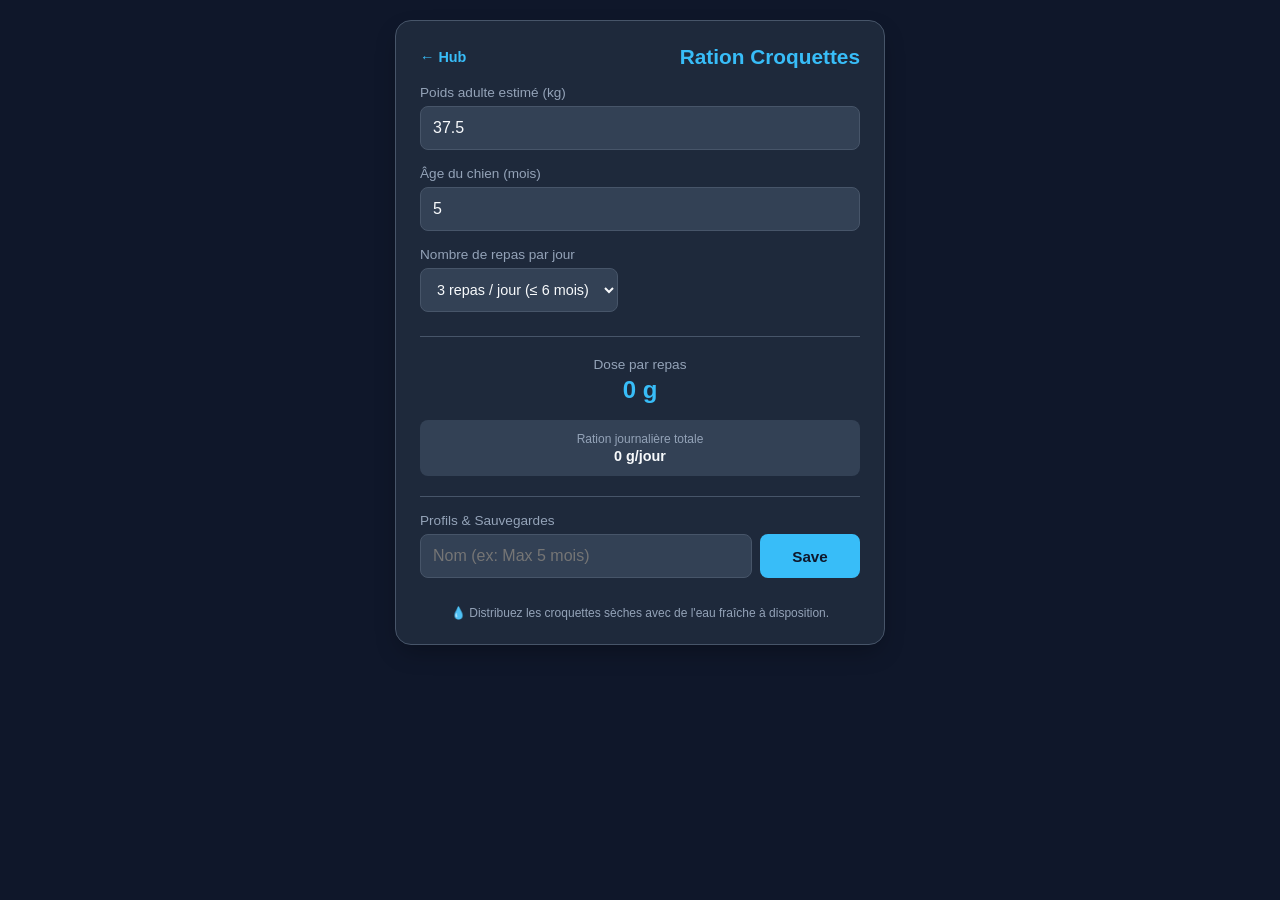
==== dog_food_calculator.html @ 3c08ef13 "Create dog_food_calculator.html" ====
<!DOCTYPE html>
<html lang="fr">
<head>
    <meta charset="UTF-8">
    <meta name="viewport" content="width=device-width, initial-scale=1.0">
    <title>Calculateur Ration Chien</title>
    <link rel="stylesheet" href="style.css?v=9">
</head>
<body>

<div class="container">
    <div class="header-row">
        <a href="index.html" class="back-btn">← Hub</a>
        <h2>Ration Croquettes</h2>
    </div>

    <div class="input-group">
        <label for="adultWeight">Poids adulte estimé (kg)</label>
        <div class="input-row">
            <input type="number" id="adultWeight" value="37.5" min="1" max="90" step="0.5">
        </div>
    </div>

    <div class="input-group">
        <label for="age">Âge du chien (mois)</label>
        <div class="input-row">
            <input type="number" id="age" value="5" min="1.5" max="24" step="0.5">
        </div>
    </div>

    <div class="input-group">
        <label for="meals">Nombre de repas par jour</label>
        <div class="input-row">
            <select id="meals">
                <option value="1">1 repas / jour</option>
                <option value="2">2 repas / jour</option>
                <option value="3" selected>3 repas / jour (≤ 6 mois)</option>
                <option value="4">4 repas / jour</option>
            </select>
        </div>
    </div>

    <div class="results">
        <div class="result-main">
            <div class="label">Dose par repas</div>
            <div class="value" id="perMeal">0 g</div>
        </div>

        <div class="result-grid">
            <div class="result-sub-item" style="grid-column: span 2;">
                <div class="sub-label">Ration journalière totale</div>
                <div class="sub-val" id="dailyTotal">0 g/jour</div>
            </div>
        </div>
    </div>

    <div class="save-section">
        <label>Profils & Sauvegardes</label>
        <div class="input-row">
            <input type="text" id="presetName" placeholder="Nom (ex: Max 5 mois)">
            <button class="btn" id="saveBtn" style="width: 100px;">Save</button>
        </div>
        <div class="saved-list" id="savedList"></div>
    </div>

    <div class="hint">
        💧 Distribuez les croquettes sèches avec de l'eau fraîche à disposition.
    </div>
</div>

<script src="calculator.js?v=9"></script>
</body>
</html>
---- style.css ----
:root {
    --bg-color: #0f172a;
    --card-bg: #1e293b;
    --accent: #38bdf8;
    --gold: #f59e0b;
    --danger: #ef4444;
    --text-main: #f8fafc;
    --text-muted: #94a3b8;
    --input-bg: #334155;
    --border: #475569;
}

body {
    font-family: -apple-system, BlinkMacSystemFont, "Segoe UI", Roboto, Helvetica, Arial, sans-serif;
    background-color: var(--bg-color);
    color: var(--text-main);
    margin: 0;
    padding: 20px;
    display: flex;
    justify-content: center;
    align-items: flex-start;
    min-height: 100vh;
    box-sizing: border-box;
}

.container {
    background-color: var(--card-bg);
    border-radius: 16px;
    padding: 24px;
    width: 100%;
    max-width: 440px;
    box-shadow: 0 10px 25px -5px rgba(0, 0, 0, 0.3);
    border: 1px solid var(--border);
}

.header-row {
    display: flex;
    justify-content: space-between;
    align-items: center;
    margin-bottom: 16px;
}

.back-btn {
    color: var(--accent);
    text-decoration: none;
    font-size: 0.9rem;
    font-weight: 600;
}

h2 {
    margin: 0 0 16px 0;
    font-size: 1.3rem;
    color: var(--accent);
    text-align: center;
}

.header-row h2 {
    margin: 0;
}

/* Peak Record Banner */
.best-banner {
    background-color: rgba(245, 158, 11, 0.1);
    border: 1px solid var(--gold);
    border-radius: 12px;
    padding: 12px 14px;
    margin-bottom: 18px;
    display: flex;
    flex-direction: column;
    gap: 10px;
}

.best-banner-header {
    display: flex;
    justify-content: space-between;
    align-items: center;
}

.best-banner-label {
    font-size: 0.72rem;
    color: var(--gold);
    text-transform: uppercase;
    font-weight: 700;
    letter-spacing: 0.5px;
}

.best-banner-value {
    font-size: 1.05rem;
    font-weight: 700;
    color: var(--text-main);
}

.best-banner-actions {
    display: flex;
    gap: 8px;
}

.btn-record {
    flex: 1;
    font-size: 0.78rem;
    padding: 8px 10px;
    border-radius: 6px;
    font-weight: 600;
    cursor: pointer;
    border: none;
    text-align: center;
}

.btn-save-record {
    background: var(--gold);
    color: #1e1b4b;
}

.btn-load-record {
    background: var(--input-bg);
    color: var(--text-main);
    border: 1px solid var(--border);
}

.btn-save-record:active, .btn-load-record:active {
    opacity: 0.8;
}

.input-group {
    margin-bottom: 16px;
}

label {
    display: block;
    font-size: 0.85rem;
    color: var(--text-muted);
    margin-bottom: 6px;
    font-weight: 500;
}

.input-row {
    display: flex;
    gap: 8px;
}

input, select {
    padding: 12px;
    background-color: var(--input-bg);
    border: 1px solid var(--border);
    border-radius: 8px;
    color: var(--text-main);
    font-size: 1rem;
    box-sizing: border-box;
    outline: none;
    transition: border-color 0.2s;
}

input {
    flex: 1;
    min-width: 0;
}

select {
    font-size: 0.9rem;
    cursor: pointer;
}

input:focus, select:focus {
    border-color: var(--accent);
}

.btn {
    background-color: var(--accent);
    color: var(--bg-color);
    border: none;
    padding: 12px;
    border-radius: 8px;
    font-weight: 600;
    cursor: pointer;
    width: 100%;
    font-size: 0.95rem;
    transition: opacity 0.2s;
}

.btn:active {
    opacity: 0.8;
}

.btn-danger {
    background-color: var(--danger);
    color: white;
    padding: 8px 12px;
    width: auto;
    font-size: 0.8rem;
}

.btn-load {
    background-color: var(--input-bg);
    color: var(--text-main);
    border: 1px solid var(--border);
    padding: 8px 12px;
    font-size: 0.85rem;
    flex: 1;
    text-align: left;
}

/* Page Listing / Hub */
.pages-list {
    display: flex;
    flex-direction: column;
    gap: 12px;
}

.page-card {
    background-color: var(--input-bg);
    border: 1px solid var(--border);
    border-radius: 12px;
    padding: 14px;
    display: flex;
    justify-content: space-between;
    align-items: center;
    text-decoration: none;
    color: var(--text-main);
    transition: border-color 0.2s;
}

.page-card:hover {
    border-color: var(--accent);
}

.page-info {
    display: flex;
    flex-direction: column;
}

.page-title {
    font-weight: 600;
    font-size: 1rem;
    color: var(--accent);
}

.page-desc {
    font-size: 0.8rem;
    color: var(--text-muted);
    margin-top: 2px;
}

.page-stat {
    font-size: 0.75rem;
    color: var(--gold);
    margin-top: 4px;
    font-weight: 600;
}

/* Calculator Specifics */
.results {
    margin-top: 24px;
    padding-top: 20px;
    border-top: 1px solid var(--border);
}

.result-main {
    text-align: center;
    margin-bottom: 16px;
}

.result-main .label {
    font-size: 0.85rem;
    color: var(--text-muted);
    margin-bottom: 4px;
}

.result-main .value {
    font-size: 1.5rem;
    font-weight: 700;
    color: var(--accent);
    word-break: break-word;
}

.result-grid {
    display: grid;
    grid-template-columns: 1fr 1fr;
    gap: 8px;
    background-color: var(--input-bg);
    padding: 12px;
    border-radius: 8px;
    font-size: 0.9rem;
}

.result-sub-item {
    text-align: center;
    word-break: break-word;
}

.result-sub-item .sub-label {
    color: var(--text-muted);
    font-size: 0.75rem;
    margin-bottom: 2px;
}

.result-sub-item .sub-val {
    font-weight: 600;
}

.save-section {
    margin-top: 20px;
    padding-top: 16px;
    border-top: 1px solid var(--border);
}

.saved-list {
    margin-top: 12px;
    display: flex;
    flex-direction: column;
    gap: 8px;
}

.saved-item {
    display: flex;
    gap: 6px;
    align-items: center;
}

.hint {
    font-size: 0.75rem;
    color: var(--text-muted);
    text-align: center;
    margin-top: 16px;
}
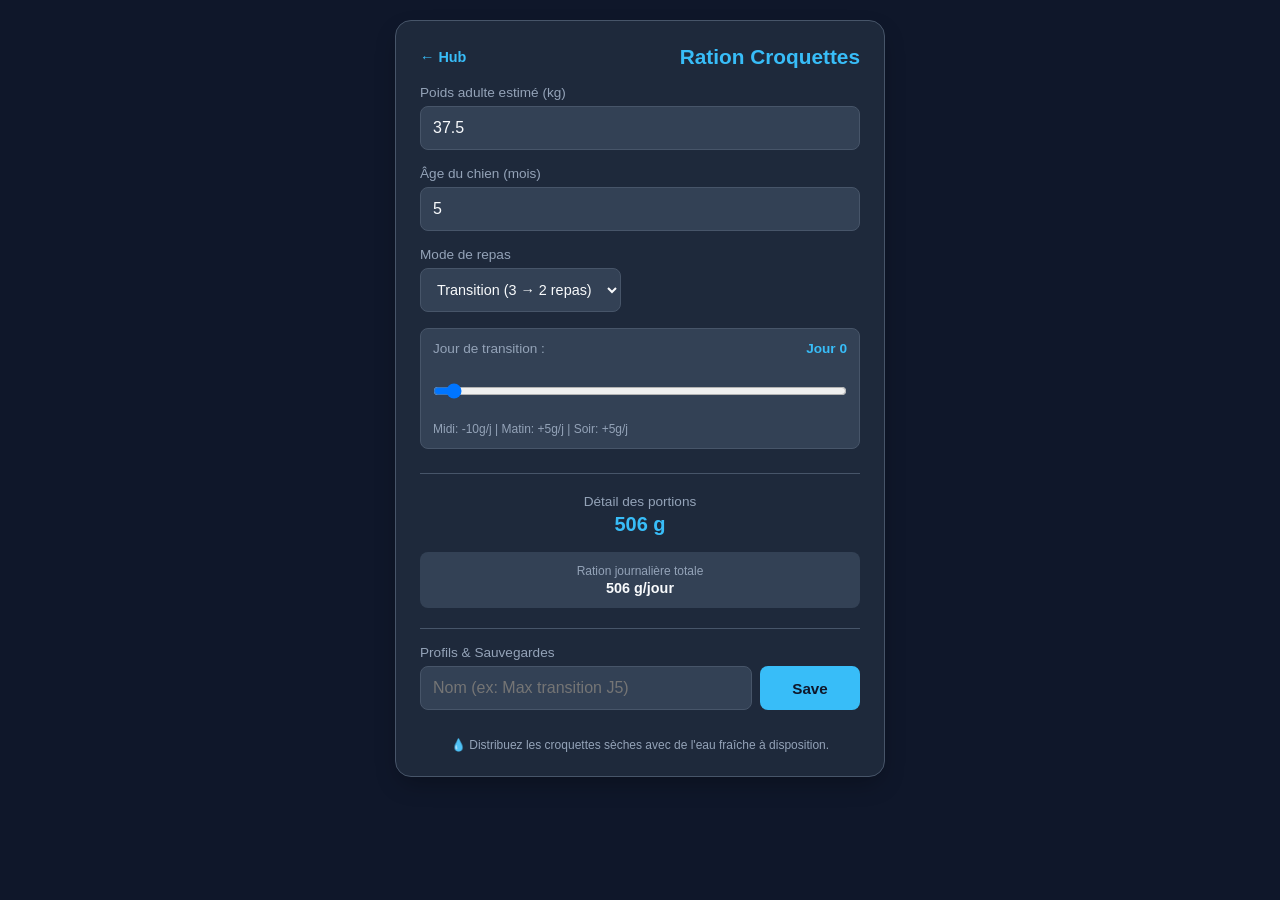
==== commit c76248c4: "Update dog_food_calculator.html" ====
--- a/dog_food_calculator.html
+++ b/dog_food_calculator.html
@@ -4,7 +4,7 @@
     <meta charset="UTF-8">
     <meta name="viewport" content="width=device-width, initial-scale=1.0">
     <title>Calculateur Ration Chien</title>
-    <link rel="stylesheet" href="style.css?v=9">
+    <link rel="stylesheet" href="style.css?v=11">
 </head>
 <body>
 
@@ -29,21 +29,34 @@
     </div>
 
     <div class="input-group">
-        <label for="meals">Nombre de repas par jour</label>
+        <label for="meals">Mode de repas</label>
         <div class="input-row">
             <select id="meals">
                 <option value="1">1 repas / jour</option>
                 <option value="2">2 repas / jour</option>
-                <option value="3" selected>3 repas / jour (≤ 6 mois)</option>
+                <option value="3">3 repas / jour</option>
                 <option value="4">4 repas / jour</option>
+                <option value="transition" selected>Transition (3 → 2 repas)</option>
             </select>
         </div>
     </div>
 
+    <!-- Transition Slider -->
+    <div id="transitionGroup" class="input-group" style="background: var(--input-bg); padding: 12px; border-radius: 8px; border: 1px solid var(--border);">
+        <label for="transitionDay" style="display:flex; justify-content:space-between;">
+            <span>Jour de transition :</span>
+            <strong id="transitionDayLabel" style="color:var(--accent);">Jour 0</strong>
+        </label>
+        <input type="range" id="transitionDay" min="0" max="17" value="0" style="width: 100%; margin: 8px 0;">
+        <span class="hint" style="margin-top: 2px; text-align: left; display: block;">
+            Midi: -10g/j | Matin: +5g/j | Soir: +5g/j
+        </span>
+    </div>
+
     <div class="results">
         <div class="result-main">
-            <div class="label">Dose par repas</div>
-            <div class="value" id="perMeal">0 g</div>
+            <div class="label" id="mainResultLabel">Détail des portions</div>
+            <div class="value" id="perMeal" style="font-size: 1.25rem;">-</div>
         </div>
 
         <div class="result-grid">
@@ -57,7 +70,7 @@
     <div class="save-section">
         <label>Profils & Sauvegardes</label>
         <div class="input-row">
-            <input type="text" id="presetName" placeholder="Nom (ex: Max 5 mois)">
+            <input type="text" id="presetName" placeholder="Nom (ex: Max transition J5)">
             <button class="btn" id="saveBtn" style="width: 100px;">Save</button>
         </div>
         <div class="saved-list" id="savedList"></div>
@@ -68,6 +81,6 @@
     </div>
 </div>
 
-<script src="calculator.js?v=9"></script>
+<script src="calculator.js?v=11"></script>
 </body>
 </html>
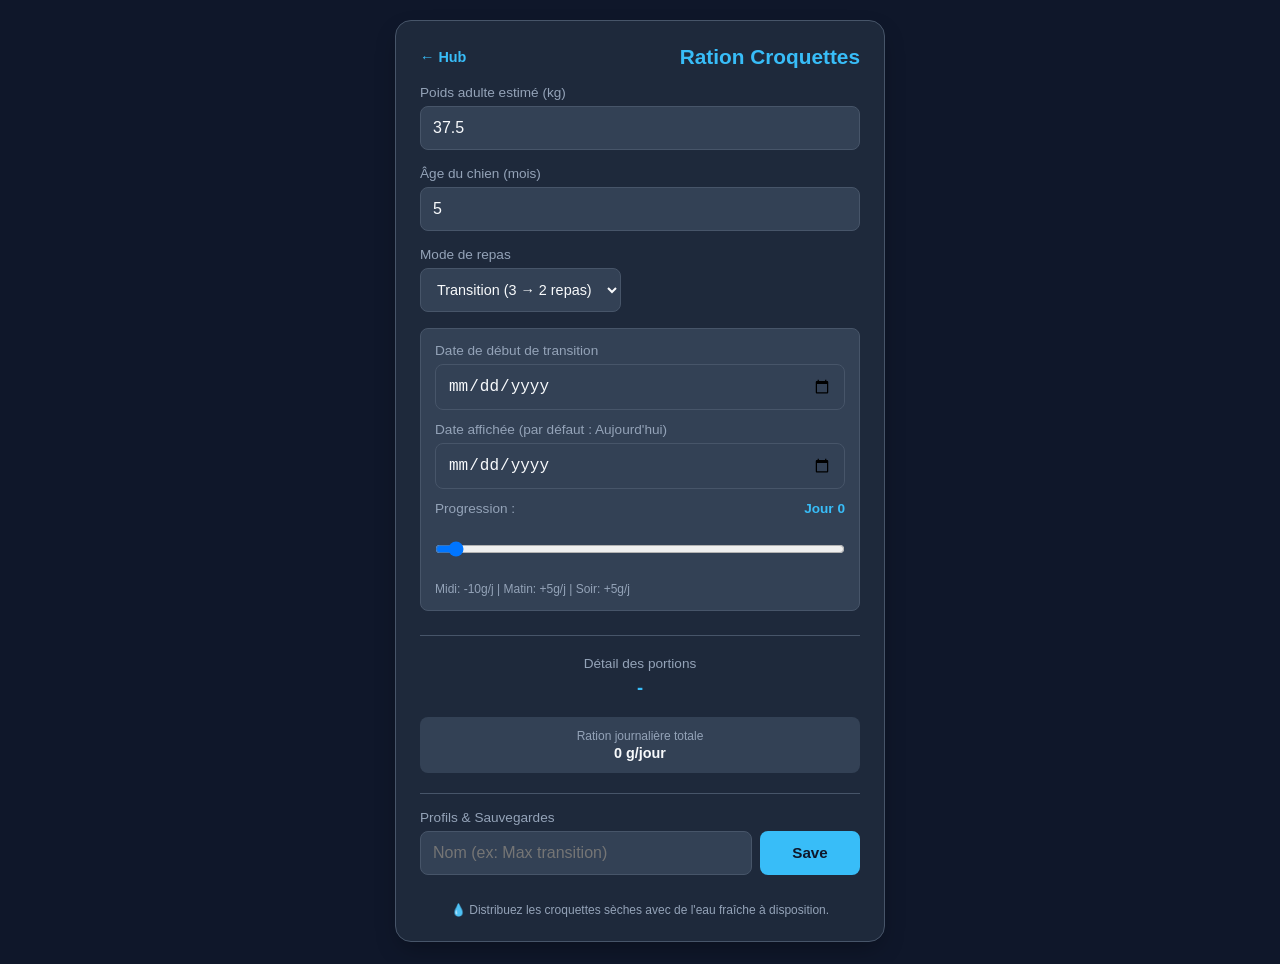
==== commit b388a5cc: "Update dog_food_calculator.html" ====
--- a/dog_food_calculator.html
+++ b/dog_food_calculator.html
@@ -4,7 +4,7 @@
     <meta charset="UTF-8">
     <meta name="viewport" content="width=device-width, initial-scale=1.0">
     <title>Calculateur Ration Chien</title>
-    <link rel="stylesheet" href="style.css?v=11">
+    <link rel="stylesheet" href="style.css?v=12">
 </head>
 <body>
 
@@ -41,14 +41,24 @@
         </div>
     </div>
 
-    <!-- Transition Slider -->
-    <div id="transitionGroup" class="input-group" style="background: var(--input-bg); padding: 12px; border-radius: 8px; border: 1px solid var(--border);">
-        <label for="transitionDay" style="display:flex; justify-content:space-between;">
-            <span>Jour de transition :</span>
+    <div id="transitionGroup" class="input-group" style="background: var(--input-bg); padding: 14px; border-radius: 8px; border: 1px solid var(--border);">
+        <label for="startDate">Date de début de transition</label>
+        <div class="input-row" style="margin-bottom: 12px;">
+            <input type="date" id="startDate" style="width: 100%;">
+        </div>
+
+        <label for="targetDate">Date affichée (par défaut : Aujourd'hui)</label>
+        <div class="input-row" style="margin-bottom: 12px;">
+            <input type="date" id="targetDate" style="width: 100%;">
+        </div>
+
+        <label for="transitionDay" style="display:flex; justify-content:space-between; margin-bottom: 4px;">
+            <span>Progression :</span>
             <strong id="transitionDayLabel" style="color:var(--accent);">Jour 0</strong>
         </label>
         <input type="range" id="transitionDay" min="0" max="17" value="0" style="width: 100%; margin: 8px 0;">
-        <span class="hint" style="margin-top: 2px; text-align: left; display: block;">
+
+        <span class="hint" style="margin-top: 4px; text-align: left; display: block;">
             Midi: -10g/j | Matin: +5g/j | Soir: +5g/j
         </span>
     </div>
@@ -56,7 +66,7 @@
     <div class="results">
         <div class="result-main">
             <div class="label" id="mainResultLabel">Détail des portions</div>
-            <div class="value" id="perMeal" style="font-size: 1.25rem;">-</div>
+            <div class="value" id="perMeal" style="font-size: 1.15rem; line-height: 1.4;">-</div>
         </div>
 
         <div class="result-grid">
@@ -70,7 +80,7 @@
     <div class="save-section">
         <label>Profils & Sauvegardes</label>
         <div class="input-row">
-            <input type="text" id="presetName" placeholder="Nom (ex: Max transition J5)">
+            <input type="text" id="presetName" placeholder="Nom (ex: Max transition)">
             <button class="btn" id="saveBtn" style="width: 100px;">Save</button>
         </div>
         <div class="saved-list" id="savedList"></div>
@@ -81,6 +91,6 @@
     </div>
 </div>
 
-<script src="calculator.js?v=11"></script>
+<script src="calculator.js?v=12"></script>
 </body>
 </html>
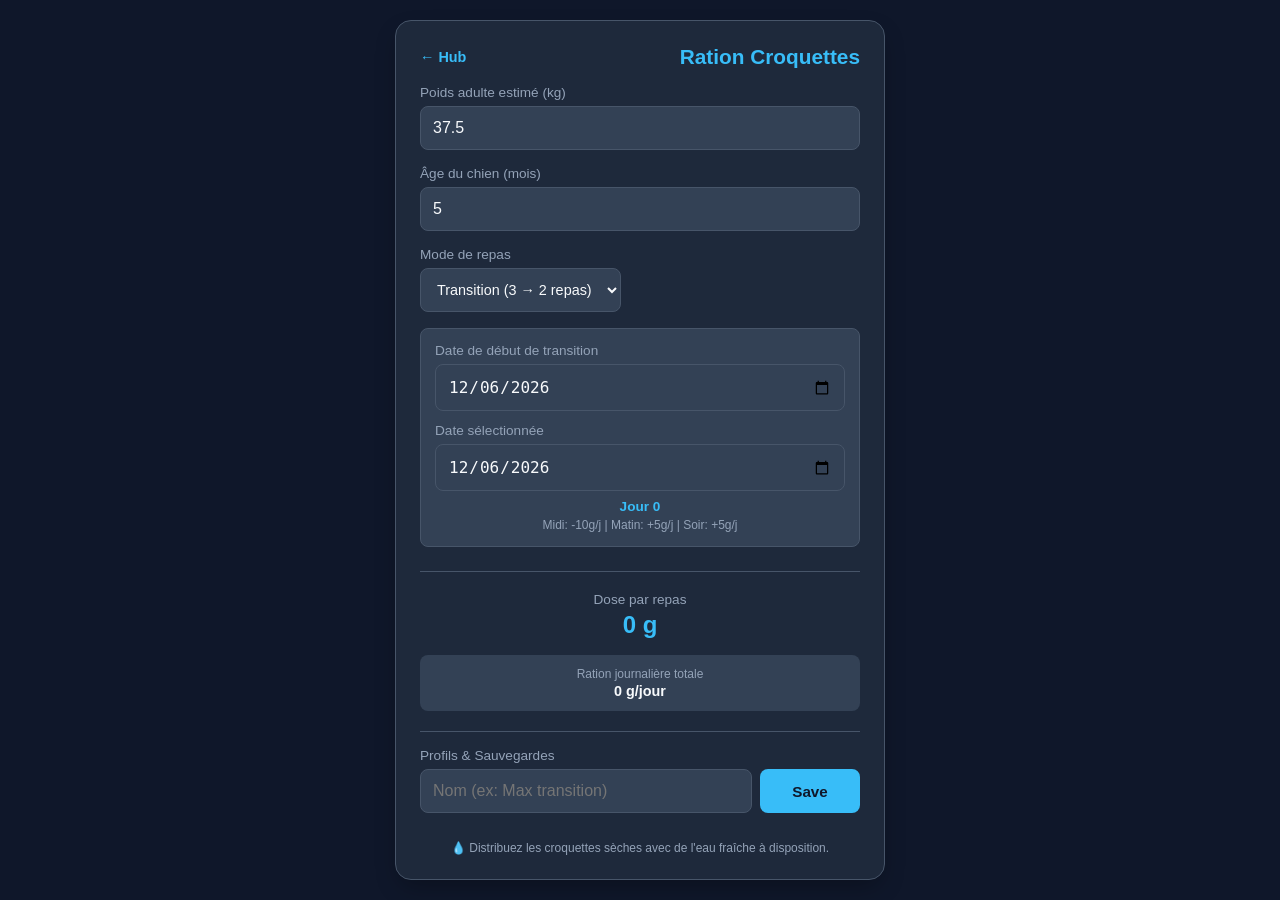
==== commit d41aabcf: "Update dog_food_calculator.html" ====
--- a/dog_food_calculator.html
+++ b/dog_food_calculator.html
@@ -4,7 +4,7 @@
     <meta charset="UTF-8">
     <meta name="viewport" content="width=device-width, initial-scale=1.0">
     <title>Calculateur Ration Chien</title>
-    <link rel="stylesheet" href="style.css?v=12">
+    <link rel="stylesheet" href="style.css?v=13">
 </head>
 <body>
 
@@ -41,32 +41,47 @@
         </div>
     </div>
 
+    <!-- Transition Date Fields -->
     <div id="transitionGroup" class="input-group" style="background: var(--input-bg); padding: 14px; border-radius: 8px; border: 1px solid var(--border);">
         <label for="startDate">Date de début de transition</label>
         <div class="input-row" style="margin-bottom: 12px;">
             <input type="date" id="startDate" style="width: 100%;">
         </div>
 
-        <label for="targetDate">Date affichée (par défaut : Aujourd'hui)</label>
-        <div class="input-row" style="margin-bottom: 12px;">
+        <label for="targetDate">Date sélectionnée</label>
+        <div class="input-row" style="margin-bottom: 8px;">
             <input type="date" id="targetDate" style="width: 100%;">
         </div>
 
-        <label for="transitionDay" style="display:flex; justify-content:space-between; margin-bottom: 4px;">
-            <span>Progression :</span>
-            <strong id="transitionDayLabel" style="color:var(--accent);">Jour 0</strong>
-        </label>
-        <input type="range" id="transitionDay" min="0" max="17" value="0" style="width: 100%; margin: 8px 0;">
-
-        <span class="hint" style="margin-top: 4px; text-align: left; display: block;">
+        <div id="transitionStatus" style="font-size: 0.85rem; font-weight: 600; color: var(--accent); text-align: center; margin-top: 6px;">
+            Jour 0
+        </div>
+        <span class="hint" style="margin-top: 4px; text-align: center; display: block;">
             Midi: -10g/j | Matin: +5g/j | Soir: +5g/j
         </span>
     </div>
 
     <div class="results">
-        <div class="result-main">
-            <div class="label" id="mainResultLabel">Détail des portions</div>
-            <div class="value" id="perMeal" style="font-size: 1.15rem; line-height: 1.4;">-</div>
+        <!-- Standard mode display -->
+        <div class="result-main" id="standardResultBox">
+            <div class="label">Dose par repas</div>
+            <div class="value" id="perMeal">0 g</div>
+        </div>
+
+        <!-- Transition mode 3-meal grid -->
+        <div id="transitionResultGrid" class="result-grid" style="grid-template-columns: 1fr 1fr 1fr; margin-bottom: 12px; display: none;">
+            <div class="result-sub-item">
+                <div class="sub-label">Matin</div>
+                <div class="sub-val" id="morningVal" style="color: var(--accent);">0 g</div>
+            </div>
+            <div class="result-sub-item">
+                <div class="sub-label">Midi</div>
+                <div class="sub-val" id="lunchVal" style="color: var(--gold);">0 g</div>
+            </div>
+            <div class="result-sub-item">
+                <div class="sub-label">Soir</div>
+                <div class="sub-val" id="eveningVal" style="color: var(--accent);">0 g</div>
+            </div>
         </div>
 
         <div class="result-grid">
@@ -91,6 +106,6 @@
     </div>
 </div>
 
-<script src="calculator.js?v=12"></script>
+<script src="calculator.js?v=13"></script>
 </body>
 </html>
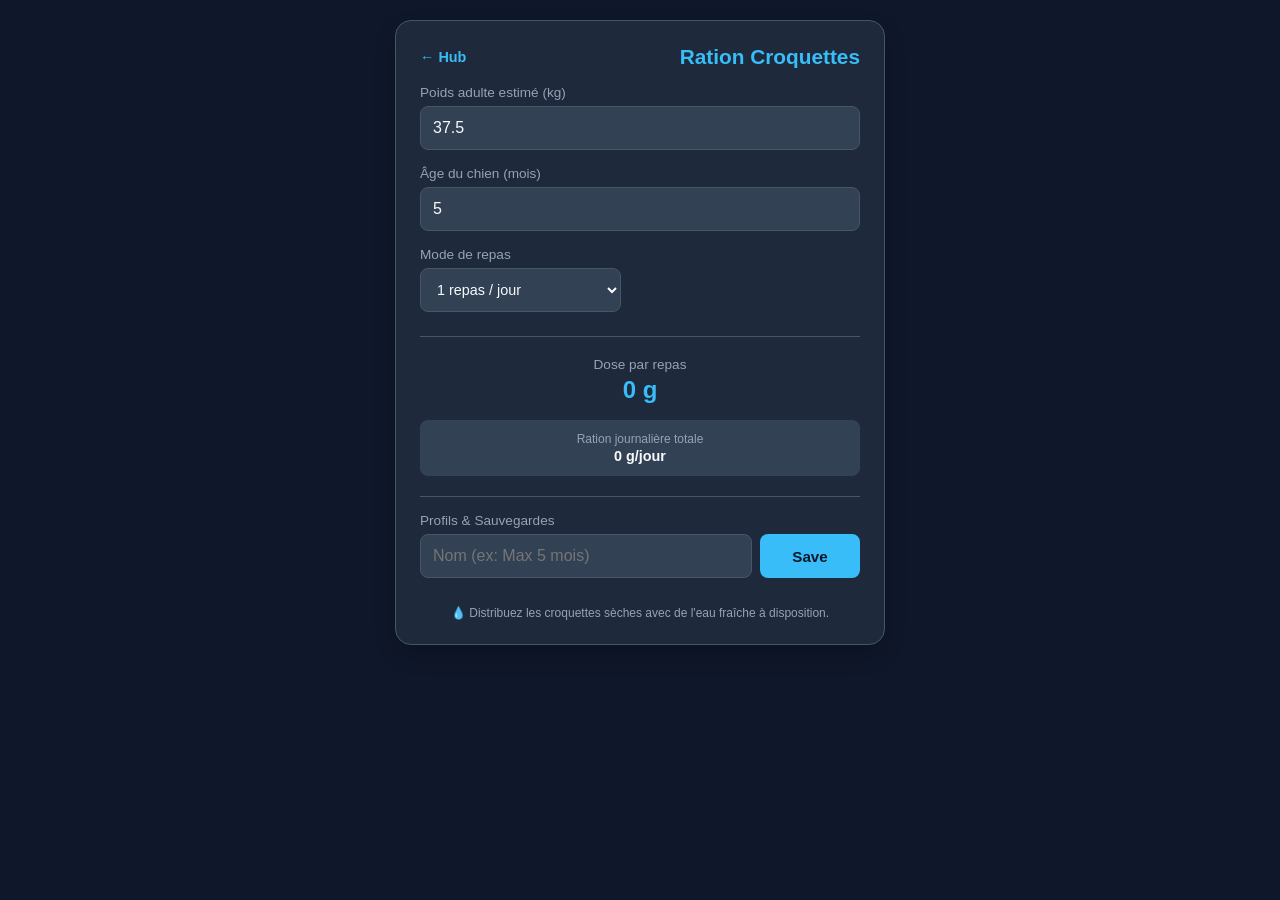
==== commit 37c722be: "Update dog_food_calculator.html" ====
--- a/dog_food_calculator.html
+++ b/dog_food_calculator.html
@@ -4,7 +4,7 @@
     <meta charset="UTF-8">
     <meta name="viewport" content="width=device-width, initial-scale=1.0">
     <title>Calculateur Ration Chien</title>
-    <link rel="stylesheet" href="style.css?v=13">
+    <link rel="stylesheet" href="style.css?v=14">
 </head>
 <body>
 
@@ -36,13 +36,13 @@
                 <option value="2">2 repas / jour</option>
                 <option value="3">3 repas / jour</option>
                 <option value="4">4 repas / jour</option>
-                <option value="transition" selected>Transition (3 → 2 repas)</option>
+                <option value="transition">Transition (3 → 2 repas)</option>
             </select>
         </div>
     </div>
 
     <!-- Transition Date Fields -->
-    <div id="transitionGroup" class="input-group" style="background: var(--input-bg); padding: 14px; border-radius: 8px; border: 1px solid var(--border);">
+    <div id="transitionGroup" class="input-group" style="background: var(--input-bg); padding: 14px; border-radius: 8px; border: 1px solid var(--border); display: none;">
         <label for="startDate">Date de début de transition</label>
         <div class="input-row" style="margin-bottom: 12px;">
             <input type="date" id="startDate" style="width: 100%;">
@@ -95,7 +95,7 @@
     <div class="save-section">
         <label>Profils & Sauvegardes</label>
         <div class="input-row">
-            <input type="text" id="presetName" placeholder="Nom (ex: Max transition)">
+            <input type="text" id="presetName" placeholder="Nom (ex: Max 5 mois)">
             <button class="btn" id="saveBtn" style="width: 100px;">Save</button>
         </div>
         <div class="saved-list" id="savedList"></div>
@@ -106,6 +106,6 @@
     </div>
 </div>
 
-<script src="calculator.js?v=13"></script>
+<script src="calculator.js?v=14"></script>
 </body>
 </html>
